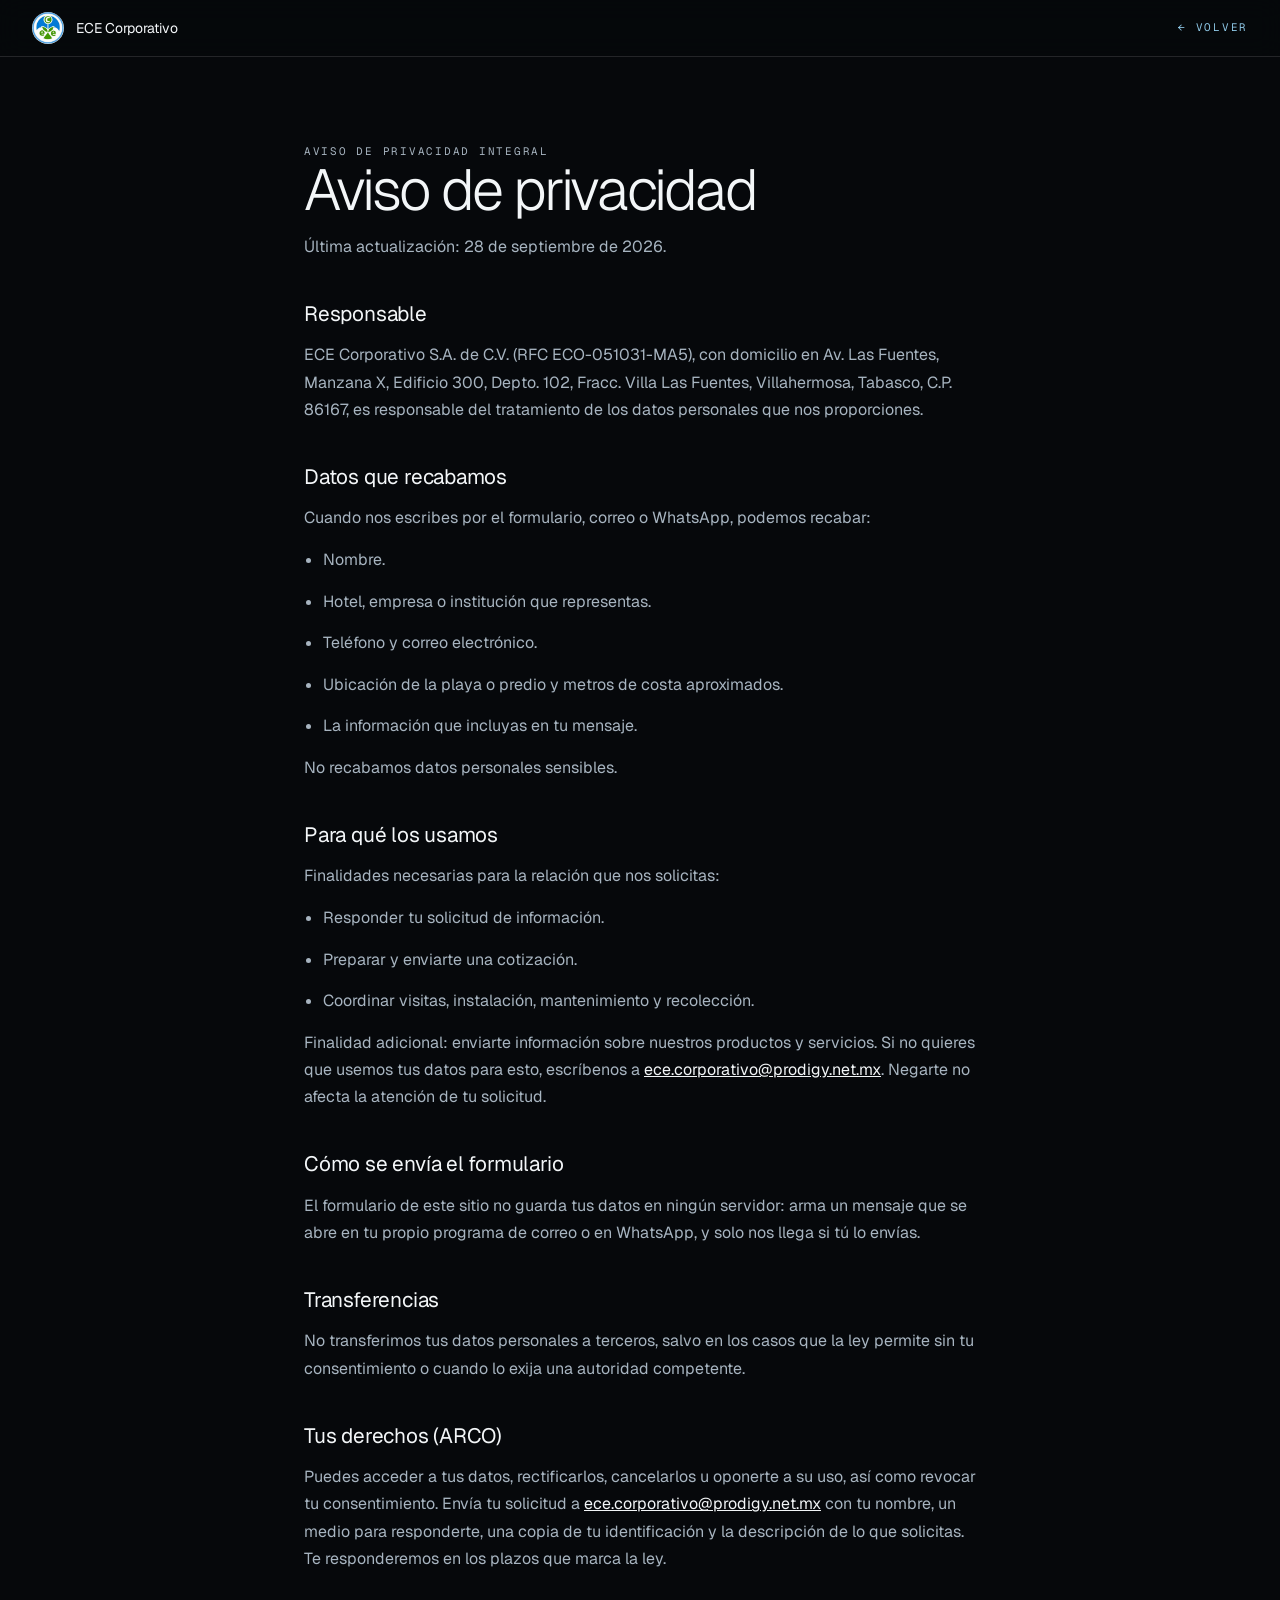
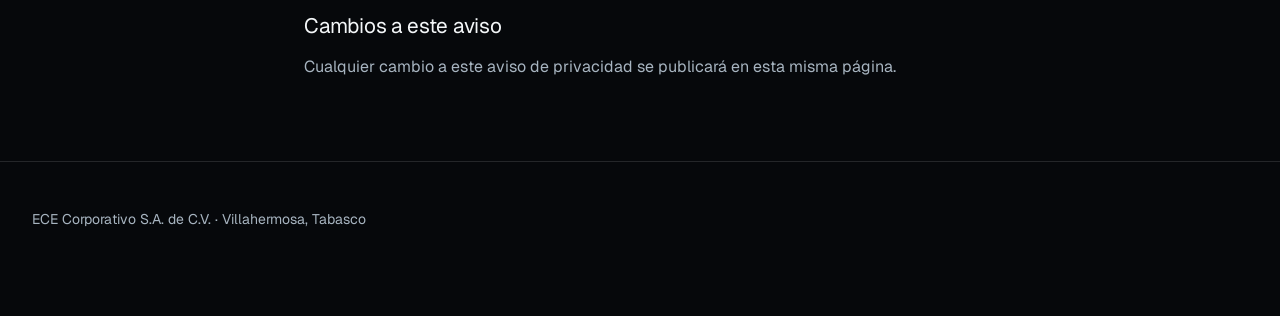
==== aviso-privacidad.html @ c590f07c "first iteration" ====
<!doctype html>
<html lang="es">
<head>
  <meta charset="utf-8" />
  <meta name="viewport" content="width=device-width, initial-scale=1" />
  <title>Aviso de privacidad · ECE Corporativo</title>
  <meta name="robots" content="noindex" />
  <meta name="theme-color" content="#06080b" />
  <link rel="icon" type="image/png" href="favicon.png" />
  <link rel="preconnect" href="https://fonts.googleapis.com" />
  <link rel="preconnect" href="https://fonts.gstatic.com" crossorigin />
  <link rel="stylesheet" href="https://fonts.googleapis.com/css2?family=Geist+Mono:wght@400;500&family=Geist:wght@300;400;500&display=swap" />
  <link rel="stylesheet" href="styles.css" />
  <style>
    .legal { max-width: 46rem; padding-block: 8rem 5rem; }
    .legal h1 { font-size: clamp(2.2rem, 5vw, 3.6rem); line-height: 1; }
    .legal h2 { margin-top: 2.5rem; font-size: 1.3rem; font-weight: 400; letter-spacing: -0.01em; }
    .legal p, .legal li { margin-top: 0.9rem; line-height: 1.7; color: var(--muted); }
    .legal ul { list-style: disc; padding-left: 1.2rem; }
    .legal a { color: var(--foam); text-decoration: underline; }
  </style>
</head>
<body>
  <header class="header">
    <div class="wrap header-bar">
      <a href="index.html" class="brand">
        <img src="logo.png" alt="" width="32" height="32" />
        <span>ECE Corporativo</span>
      </a>
      <a href="index.html" class="mono sea">← Volver</a>
    </div>
  </header>

  <main class="wrap legal">
    <p class="mono sea">Aviso de privacidad integral</p>
    <h1>Aviso de privacidad</h1>
    <p>Última actualización: 28 de septiembre de 2026.</p>

    <h2>Responsable</h2>
    <p>
      ECE Corporativo S.A. de C.V. (RFC ECO-051031-MA5), con domicilio en Av. Las Fuentes,
      Manzana X, Edificio 300, Depto. 102, Fracc. Villa Las Fuentes, Villahermosa, Tabasco,
      C.P. 86167, es responsable del tratamiento de los datos personales que nos proporciones.
    </p>

    <h2>Datos que recabamos</h2>
    <p>Cuando nos escribes por el formulario, correo o WhatsApp, podemos recabar:</p>
    <ul>
      <li>Nombre.</li>
      <li>Hotel, empresa o institución que representas.</li>
      <li>Teléfono y correo electrónico.</li>
      <li>Ubicación de la playa o predio y metros de costa aproximados.</li>
      <li>La información que incluyas en tu mensaje.</li>
    </ul>
    <p>No recabamos datos personales sensibles.</p>

    <h2>Para qué los usamos</h2>
    <p>Finalidades necesarias para la relación que nos solicitas:</p>
    <ul>
      <li>Responder tu solicitud de información.</li>
      <li>Preparar y enviarte una cotización.</li>
      <li>Coordinar visitas, instalación, mantenimiento y recolección.</li>
    </ul>
    <p>
      Finalidad adicional: enviarte información sobre nuestros productos y servicios. Si no
      quieres que usemos tus datos para esto, escríbenos a
      <a href="mailto:ece.corporativo@prodigy.net.mx">ece.corporativo@prodigy.net.mx</a>.
      Negarte no afecta la atención de tu solicitud.
    </p>

    <h2>Cómo se envía el formulario</h2>
    <p>
      El formulario de este sitio no guarda tus datos en ningún servidor: arma un mensaje que
      se abre en tu propio programa de correo o en WhatsApp, y solo nos llega si tú lo envías.
    </p>

    <h2>Transferencias</h2>
    <p>
      No transferimos tus datos personales a terceros, salvo en los casos que la ley permite
      sin tu consentimiento o cuando lo exija una autoridad competente.
    </p>

    <h2>Tus derechos (ARCO)</h2>
    <p>
      Puedes acceder a tus datos, rectificarlos, cancelarlos u oponerte a su uso, así como
      revocar tu consentimiento. Envía tu solicitud a
      <a href="mailto:ece.corporativo@prodigy.net.mx">ece.corporativo@prodigy.net.mx</a> con tu
      nombre, un medio para responderte, una copia de tu identificación y la descripción de lo
      que solicitas. Te responderemos en los plazos que marca la ley.
    </p>

    <h2>Cambios a este aviso</h2>
    <p>
      Cualquier cambio a este aviso de privacidad se publicará en esta misma página.
    </p>
  </main>

  <footer class="footer">
    <div class="wrap">
      <p>ECE Corporativo S.A. de C.V. · Villahermosa, Tabasco</p>
    </div>
  </footer>
</body>
</html>
---- styles.css ----
:root {
  --ink: #06080b;
  --panel: #0c1016;
  --foam: #f3f6f8;
  --muted: #a7b4c0;
  --sea: #8ec8e6;
  --line: #ffffff1f;
  --orange: #e07a2f;
  --alt: #0d1319;
  --sans: "Geist", "Helvetica Neue", sans-serif;
  --mono: "Geist Mono", ui-monospace, monospace;
}

*,
*::before,
*::after {
  box-sizing: border-box;
  margin: 0;
  padding: 0;
}

html {
  scroll-behavior: smooth;
  background: var(--ink);
}

body {
  min-height: 100vh;
  background: var(--ink);
  color: var(--foam);
  font-family: var(--sans);
  -webkit-font-smoothing: antialiased;
  text-wrap: pretty;
}

img,
video,
svg {
  display: block;
  max-width: 100%;
}

a {
  color: inherit;
  text-decoration: none;
}

ul,
ol {
  list-style: none;
}

button {
  background: none;
  border: 0;
  color: inherit;
  cursor: pointer;
}

h1,
h2 {
  text-wrap: balance;
  font-weight: 300;
  letter-spacing: -0.04em;
}

h3 {
  font-weight: 400;
}

::selection {
  background: var(--orange);
  color: var(--ink);
}

/* Utilidades */

.wrap {
  width: 100%;
  max-width: 1400px;
  margin-inline: auto;
  padding-inline: 1.25rem;
}

.mono {
  font-family: var(--mono);
  font-size: 0.68rem;
  line-height: 1.4;
  letter-spacing: 0.16em;
  text-transform: uppercase;
}

.sea {
  color: var(--sea);
}

.muted {
  color: var(--muted);
}

.poster {
  font-size: clamp(3.4rem, 8.4vw, 8.4rem);
  line-height: 0.88;
  letter-spacing: -0.045em;
  font-weight: 300;
  max-width: 64rem;
}

/* Header */

.header {
  position: fixed;
  inset: 0 0 auto;
  z-index: 40;
  border-bottom: 1px solid var(--line);
  background: rgb(6 8 11 / 0.75);
  backdrop-filter: blur(12px);
  -webkit-backdrop-filter: blur(12px);
}

.header-bar {
  display: flex;
  height: 3.5rem;
  align-items: center;
  justify-content: space-between;
  gap: 1rem;
}

.brand {
  display: flex;
  align-items: center;
  gap: 0.75rem;
  font-size: 0.875rem;
  letter-spacing: -0.01em;
}

.brand img {
  width: 2rem;
  height: 2rem;
  border-radius: 50%;
}

.nav,
.write {
  display: none;
}

.nav {
  align-items: center;
  gap: 1.75rem;
}

.nav-link {
  position: relative;
  color: var(--muted);
  transition: color 180ms ease;
}

.nav-link:hover,
.nav-link.active {
  color: var(--foam);
}

.nav-link::after {
  content: "";
  position: absolute;
  left: 0;
  bottom: -3px;
  width: 100%;
  height: 1px;
  background: currentColor;
  transform: scaleX(0);
  transform-origin: left;
  transition: transform 180ms ease;
}

.nav-link:hover::after,
.nav-link.active::after {
  transform: scaleX(1);
}

.write {
  color: var(--sea);
}

.menu-btn {
  min-height: 2.75rem;
  padding-inline: 0.5rem;
}

.mobile-nav {
  display: flex;
  flex-direction: column;
  gap: 1rem;
  border-top: 1px solid var(--line);
  padding: 1.25rem;
}

.mobile-nav[hidden] {
  display: none;
}

.mobile-nav a {
  font-size: 1.5rem;
  font-weight: 300;
}

/* Hero */

.hero {
  position: relative;
  display: flex;
  min-height: 100svh;
  flex-direction: column;
  justify-content: flex-end;
}

.hero-media {
  position: absolute;
  inset: 0;
  overflow: hidden;
}

.hero-media img {
  position: absolute;
  inset: 0;
  width: 100%;
  height: 100%;
  object-fit: cover;
}

.hero-shade {
  position: absolute;
  inset: 0;
  background: linear-gradient(to top, var(--ink), rgb(6 8 11 / 0.75), rgb(6 8 11 / 0.25));
}

.hero-copy {
  position: relative;
  z-index: 1;
  padding-top: 7rem;
  padding-bottom: 4rem;
}

.hero-copy .mono {
  margin-bottom: 1.5rem;
}

.lead {
  margin-top: 1.5rem;
  max-width: 28rem;
  line-height: 1.65;
  color: rgb(243 246 248 / 0.8);
}

/* ECE en números */

.stats {
  display: grid;
  border-bottom: 1px solid var(--line);
}

.stat {
  border-top: 1px solid var(--line);
  padding: 1.75rem 0;
}

.stats .stat:first-child {
  border-top: 0;
}

.stat-k {
  font-size: clamp(2.6rem, 5vw, 4.2rem);
  font-weight: 300;
  line-height: 1;
  letter-spacing: -0.04em;
}

.stat .mono {
  margin-top: 0.9rem;
}

.stat-d {
  margin-top: 0.4rem;
  font-size: 0.9rem;
  color: var(--muted);
}

.clients {
  padding-block: 2.25rem;
  border-bottom: 1px solid var(--line);
}

.logo-wall {
  display: flex;
  flex-wrap: wrap;
  align-items: center;
  justify-content: space-between;
  gap: 2rem 2.5rem;
  margin-top: 1.75rem;
}

/* Mismo "peso visual" para todos: los anchos crecen con la proporción,
   los altos se limitan para que los logos cuadrados no dominen. */
.logo-wall img {
  width: auto;
  height: 3rem;
  height: clamp(2.2rem, calc(4.6rem / sqrt(var(--ar))), 4.2rem);
  max-width: 9.5rem;
  object-fit: contain;
  opacity: 0.72;
  transition: opacity 180ms ease;
}

.logo-wall li:hover img {
  opacity: 1;
}

@media (max-width: 767px) {
  .logo-wall {
    display: grid;
    grid-template-columns: repeat(3, 1fr);
    justify-items: center;
    gap: 1.75rem 1rem;
  }

  .logo-wall img {
    height: 2.4rem;
    height: clamp(1.8rem, calc(3.6rem / sqrt(var(--ar))), 3.4rem);
    max-width: 100%;
  }
}

/* Sargazo */

.video-frame {
  margin-top: 3rem;
  border: 1px solid var(--line);
  padding: 1px;
}

.video-frame video {
  width: 100%;
  aspect-ratio: 16 / 9;
  background: #000;
}

.legend-note {
  margin-top: 0.75rem;
  font-size: 0.8rem;
  color: var(--muted);
}

.figures {
  margin-top: 3rem;
  border-top: 1px solid var(--line);
}

.figures-grid {
  display: grid;
}

.figure {
  border-bottom: 1px solid var(--line);
  padding: 1.5rem 0;
}

.figure .mono {
  margin-top: 0.5rem;
}

.figure-k {
  font-family: var(--mono);
  font-size: 2rem;
  font-weight: 300;
  letter-spacing: -0.02em;
}

.figure-d {
  margin-top: 0.5rem;
  max-width: 20rem;
  font-size: 0.875rem;
  line-height: 1.65;
  color: var(--muted);
}

/* Sistema */

.section {
  scroll-margin-top: 4rem;
  padding-block: 5rem;
}

.sistema-head {
  display: grid;
  align-items: end;
  gap: 2rem;
}

.sistema-head h2 {
  font-size: clamp(2.4rem, 5vw, 4.6rem);
  line-height: 1;
}

.sistema-head p {
  max-width: 24rem;
  font-size: 0.875rem;
  line-height: 1.65;
  color: var(--muted);
}

.ticks {
  background:
    linear-gradient(var(--foam), var(--foam)) 0 0 / 12px 1px no-repeat,
    linear-gradient(var(--foam), var(--foam)) 0 0 / 1px 12px no-repeat,
    linear-gradient(var(--foam), var(--foam)) 100% 0 / 12px 1px no-repeat,
    linear-gradient(var(--foam), var(--foam)) 100% 0 / 1px 12px no-repeat,
    linear-gradient(var(--foam), var(--foam)) 0 100% / 12px 1px no-repeat,
    linear-gradient(var(--foam), var(--foam)) 0 100% / 1px 12px no-repeat,
    linear-gradient(var(--foam), var(--foam)) 100% 100% / 12px 1px no-repeat,
    linear-gradient(var(--foam), var(--foam)) 100% 100% / 1px 12px no-repeat,
    var(--panel);
}

.how {
  margin-top: 3.5rem;
}

.how-bar {
  display: flex;
  flex-wrap: wrap;
  align-items: center;
  justify-content: space-between;
  gap: 1rem;
  margin-bottom: 1rem;
}

.seg {
  display: inline-flex;
  border: 1px solid var(--line);
}

.seg button {
  min-height: 2.75rem;
  padding: 0 1rem;
  color: var(--muted);
  transition: background 180ms ease, color 180ms ease;
}

.seg button + button {
  border-left: 1px solid var(--line);
}

.seg button:hover {
  color: var(--foam);
}

.seg button[aria-pressed="true"] {
  background: var(--foam);
  color: var(--ink);
}

.how-grid {
  display: grid;
  gap: 1.5rem;
}

.diagram {
  overflow-x: auto;
  border: 1px solid var(--line);
}

.diagram svg {
  min-width: 760px;
  width: 100%;
  height: auto;
}

.mono-svg {
  font-family: var(--mono);
}

.steps {
  display: grid;
  border-top: 1px solid var(--line);
}

.steps li {
  display: grid;
  grid-template-columns: 2.5rem 1fr;
  border-bottom: 1px solid var(--line);
  padding-block: 1.1rem;
}

.steps .mono {
  padding-top: 0.45rem;
}

.steps h3 {
  font-size: 1.25rem;
}

/* Pestañas de vistas */

.view-tabs {
  display: flex;
  gap: 0;
  margin-top: 3.5rem;
  overflow-x: auto;
  border-bottom: 1px solid var(--line);
}

.view-tabs button {
  flex: none;
  min-height: 3rem;
  padding: 0 1.25rem 0 0;
  margin-right: 1.5rem;
  color: var(--muted);
  font-size: 1.05rem;
  font-weight: 300;
  white-space: nowrap;
  box-shadow: inset 0 -2px 0 transparent;
  transition: color 180ms ease, box-shadow 180ms ease;
}

.view-tabs button .mono {
  margin-right: 0.5rem;
  color: var(--sea);
}

.view-tabs button:hover {
  color: var(--foam);
}

.view-tabs button[aria-selected="true"] {
  color: var(--foam);
  box-shadow: inset 0 -2px 0 var(--foam);
}

.view-tabs + .how,
.view-tabs ~ .how {
  margin-top: 1.5rem;
}

.how > .how-grid:first-child {
  margin-top: 0;
}

/* Secciones con fondo alterno (a todo lo ancho) */

.alt {
  background: var(--alt);
  box-shadow: 0 0 0 100vmax var(--alt);
  clip-path: inset(0 -100vmax);
}

.alt .ticks {
  background-color: var(--ink);
}

.alt .panel .parts button[aria-selected="true"] {
  background: var(--ink);
}

/* Contenido plegable (fichas técnicas) */

.more {
  margin-top: 3rem;
  border-top: 1px solid var(--line);
  border-bottom: 1px solid var(--line);
}

.more > summary {
  display: flex;
  justify-content: space-between;
  gap: 1rem;
  padding: 1.1rem 0;
  font-family: var(--mono);
  font-size: 0.72rem;
  letter-spacing: 0.16em;
  text-transform: uppercase;
  color: var(--sea);
  cursor: pointer;
  list-style: none;
}

.more > summary::-webkit-details-marker {
  display: none;
}

.more > summary::after {
  content: "+";
}

.more[open] > summary::after {
  content: "−";
}

.more .specs {
  margin-top: 0;
}

.more .source-note {
  margin-bottom: 1.25rem;
}

.collect-copy .more {
  margin-top: 1.75rem;
}

.source-note a {
  text-decoration: underline;
  text-underline-offset: 0.15em;
}

.source-note a:hover {
  color: var(--foam);
}

/* Estados de los diagramas */
[data-mode="mesh"] .only-solid,
[data-mode="solid"] .only-mesh,
[data-mode="deflect"] .only-pocket,
[data-mode="pocket"] .only-deflect {
  display: none;
}

.flow path,
path.flow {
  stroke-dasharray: 10 8;
  animation: flow 1.4s linear infinite;
}

.boom {
  fill: none;
  stroke: #c5ced4;
  stroke-width: 9;
  stroke-linecap: round;
  stroke-dasharray: 0 22;
}

@keyframes flow {
  to {
    stroke-dashoffset: -18;
  }
}

/* Piezas seleccionables */
.part {
  cursor: pointer;
}

.part:focus {
  outline: none;
}

.hot {
  fill: var(--ink);
  stroke: var(--sea);
  stroke-width: 1.2;
  transition: fill 180ms ease;
}

.hot-n {
  font-family: var(--mono);
  font-size: 12px;
  text-anchor: middle;
  fill: var(--sea);
  pointer-events: none;
}

.part:hover .hot,
.part.on .hot {
  fill: var(--sea);
}

.part:hover .hot-n,
.part.on .hot-n {
  fill: var(--ink);
}

.panel {
  display: flex;
  flex-direction: column;
  gap: 1.25rem;
}

.panel h3 {
  font-size: 1.5rem;
  font-weight: 300;
  letter-spacing: -0.02em;
}

.panel p {
  line-height: 1.65;
  color: var(--muted);
}

.panel h3 + p,
.detail .mono + p {
  margin-top: 0.75rem;
}

.detail .mono {
  margin-top: 0.5rem;
}

.panel .mode-note {
  line-height: 1.6;
  color: var(--sea);
}

.panel .mode-note.warn {
  color: var(--orange);
}

.parts {
  display: grid;
  grid-template-columns: repeat(2, 1fr);
  border-top: 1px solid var(--line);
  border-left: 1px solid var(--line);
}

.parts button {
  min-height: 2.75rem;
  padding: 0.75rem;
  border-right: 1px solid var(--line);
  border-bottom: 1px solid var(--line);
  text-align: left;
  font-size: 0.9rem;
  color: var(--muted);
  transition: background 180ms ease, color 180ms ease;
}

.parts button .mono {
  margin-right: 0.4rem;
  color: var(--sea);
}

.parts button:hover {
  color: var(--foam);
}

.parts button[aria-selected="true"] {
  background: var(--panel);
  color: var(--foam);
  box-shadow: inset 0 -2px 0 var(--sea);
}

.specs {
  display: grid;
  grid-template-columns: repeat(2, 1fr);
  margin-top: 4rem;
  border-top: 1px solid var(--line);
}

.specs div {
  border-bottom: 1px solid var(--line);
  padding: 1.1rem 0;
}

.specs dd {
  margin-top: 0.4rem;
  font-family: var(--mono);
  font-size: 1.1rem;
  font-weight: 300;
}

.source-note {
  margin-top: 1rem;
  font-size: 11px;
  line-height: 1.65;
  color: rgb(243 246 248 / 0.45);
}

/* Costa */

.costa {
  scroll-margin-top: 4rem;
}

.costa-head {
  display: flex;
  align-items: baseline;
  justify-content: space-between;
  padding-bottom: 1.25rem;
}

.frames {
  display: grid;
}

.frames figure {
  position: relative;
  min-height: 18rem;
  overflow: hidden;
}

.frames img {
  width: 100%;
  height: 100%;
  min-height: 18rem;
  object-fit: cover;
}

.frames figcaption {
  position: absolute;
  bottom: 0;
  left: 0;
  background: rgb(6 8 11 / 0.7);
  padding: 0.75rem 1rem;
}

/* Pendientes: todo lo marcado así hay que llenarlo antes de publicar */

.todo,
.todo-box {
  outline: 1px dashed var(--orange);
  outline-offset: 4px;
  color: var(--orange) !important;
}

/* Servicios */

.services {
  display: grid;
  margin-top: 3.5rem;
  border-top: 1px solid var(--line);
}

.services li {
  border-bottom: 1px solid var(--line);
  padding: 1.5rem 0;
}

.services h3 {
  margin-top: 0.75rem;
  font-size: 1.5rem;
  font-weight: 300;
  letter-spacing: -0.02em;
}

.services p {
  margin-top: 0.6rem;
  max-width: 22rem;
  line-height: 1.65;
  color: var(--muted);
}

.collect {
  display: grid;
  gap: 2rem;
  margin-top: 4.5rem;
}

.collect-media {
  display: grid;
  gap: 1px;
  background: var(--line);
  align-content: start;
}

.collect-media figure {
  position: relative;
  overflow: hidden;
}

.collect-photo img {
  width: 100%;
  aspect-ratio: 640 / 448;
  object-fit: cover;
}

.collect-product {
  background: #eef1f3;
}

.collect-product img {
  width: 100%;
  max-width: 26rem;
  margin-inline: auto;
  aspect-ratio: 640 / 440;
  object-fit: contain;
  mix-blend-mode: multiply;
}

.collect-media figcaption {
  position: absolute;
  bottom: 0;
  left: 0;
  background: rgb(6 8 11 / 0.7);
  padding: 0.6rem 0.9rem;
  color: var(--foam);
}

.collect-copy h3 {
  margin-top: 1rem;
  font-size: clamp(1.8rem, 3vw, 2.6rem);
  font-weight: 300;
  line-height: 1.05;
  letter-spacing: -0.03em;
}

.flow-steps {
  margin-top: 1.75rem;
  border-top: 1px solid var(--line);
}

.flow-steps li {
  display: grid;
  grid-template-columns: 2.5rem 1fr;
  border-bottom: 1px solid var(--line);
  padding-block: 0.9rem;
}

.flow-steps p {
  line-height: 1.6;
  color: var(--muted);
}

.flow-steps .mono {
  padding-top: 0.3rem;
}

.specs-sm {
  margin-top: 1.75rem;
  border-top: 0;
}

.specs-sm dd {
  font-size: 1rem;
}

/* Preguntas */

.faq {
  margin-top: 3rem;
  border-top: 1px solid var(--line);
}

.faq details {
  border-bottom: 1px solid var(--line);
}

.faq summary {
  display: flex;
  justify-content: space-between;
  gap: 1rem;
  padding: 1.35rem 0;
  font-size: 1.15rem;
  font-weight: 300;
  cursor: pointer;
  list-style: none;
}

.faq summary::-webkit-details-marker {
  display: none;
}

.faq summary::after {
  content: "+";
  font-family: var(--mono);
  color: var(--sea);
}

.faq details[open] summary::after {
  content: "−";
}

.faq details p {
  max-width: 44rem;
  padding-bottom: 1.5rem;
  line-height: 1.7;
  color: var(--muted);
}

.faq details p.todo {
  margin-bottom: 1.5rem;
  padding-bottom: 0;
}

/* Contacto */

.contacto {
  scroll-margin-top: 4rem;
  padding-block: 6rem;
  border-top: 1px solid var(--line);
}

.contact-grid {
  display: grid;
  gap: 3rem;
}

.contact-title {
  margin-top: 1.25rem;
  font-size: clamp(2.4rem, 5vw, 4.6rem);
  line-height: 1;
}

.contact-lead {
  margin-top: 1.25rem;
  max-width: 26rem;
  line-height: 1.65;
  color: var(--muted);
}

.contact-list {
  margin-top: 2.5rem;
  border-top: 1px solid var(--line);
}

.contact-list li {
  display: grid;
  grid-template-columns: 6.5rem 1fr;
  align-items: baseline;
  gap: 1rem;
  border-bottom: 1px solid var(--line);
  padding-block: 0.9rem;
  overflow-wrap: anywhere;
}

.contact-list a {
  text-decoration: underline;
  text-decoration-color: var(--line);
  text-underline-offset: 0.2em;
}

.contact-list a:hover {
  text-decoration-color: var(--foam);
}

.contact-form {
  display: grid;
  gap: 1.1rem 1.25rem;
  align-content: start;
}

.contact-form label {
  display: grid;
  gap: 0.45rem;
  font-family: var(--mono);
  font-size: 0.68rem;
  letter-spacing: 0.16em;
  text-transform: uppercase;
  color: var(--muted);
}

.contact-form input,
.contact-form textarea {
  width: 100%;
  min-height: 2.9rem;
  border: 1px solid var(--line);
  background: var(--panel);
  padding: 0.7rem 0.8rem;
  color: var(--foam);
  font: 400 1rem/1.4 var(--sans);
  letter-spacing: 0;
  text-transform: none;
  border-radius: 0;
  transition: border-color 180ms ease;
}

.contact-form textarea {
  resize: vertical;
}

.contact-form input::placeholder,
.contact-form textarea::placeholder {
  color: rgb(167 180 192 / 0.5);
}

.contact-form input:focus,
.contact-form textarea:focus {
  outline: none;
  border-color: var(--sea);
}

.contact-form .check {
  display: flex;
  align-items: center;
  gap: 0.6rem;
  font-family: var(--sans);
  font-size: 0.9rem;
  letter-spacing: 0;
  text-transform: none;
}

.contact-form .check input {
  width: 1.1rem;
  min-height: 1.1rem;
  accent-color: var(--sea);
}

.contact-form .check a {
  color: var(--foam);
  text-decoration: underline;
}

.form-error {
  color: var(--orange);
  font-size: 0.9rem;
}

.form-actions {
  display: flex;
  flex-wrap: wrap;
  gap: 0.75rem;
}

.btn {
  min-height: 3rem;
  padding: 0 1.4rem;
  background: var(--foam);
  color: var(--ink);
  font-family: var(--mono);
  font-size: 0.72rem;
  letter-spacing: 0.16em;
  text-transform: uppercase;
  transition: background 180ms ease;
}

.btn:hover {
  background: var(--sea);
}

.btn-ghost {
  background: transparent;
  color: var(--foam);
  border: 1px solid var(--line);
}

.btn-ghost:hover {
  background: transparent;
  border-color: var(--foam);
}

/* Pie de página */

.footer {
  border-top: 1px solid var(--line);
  padding-block: 3rem 5.5rem;
  font-size: 0.875rem;
  color: var(--muted);
}

.footer-grid {
  display: grid;
  gap: 2rem;
}

.footer-brand {
  display: flex;
  align-items: center;
  gap: 1rem;
  color: var(--foam);
}

.footer-brand img {
  width: 2.5rem;
  height: 2.5rem;
  border-radius: 50%;
}

.footer-brand .mono {
  margin-top: 0.3rem;
}

.footer address {
  font-style: normal;
  line-height: 1.7;
}

.footer-links {
  display: grid;
  gap: 0.5rem;
  align-content: start;
}

.footer-links a:hover {
  color: var(--foam);
}

/* WhatsApp flotante */

.wa-float {
  position: fixed;
  right: 1rem;
  bottom: 1rem;
  z-index: 30;
  display: flex;
  align-items: center;
  gap: 0.5rem;
  min-height: 3rem;
  padding: 0 1.1rem;
  border-radius: 999px;
  background: #25d366;
  color: #06080b;
  font-family: var(--mono);
  font-size: 0.72rem;
  letter-spacing: 0.12em;
  text-transform: uppercase;
  box-shadow: 0 8px 24px rgb(0 0 0 / 0.35);
}

.wa-float[hidden] {
  display: none;
}

/* Escritorio */

@media (min-width: 768px) {
  .wrap {
    padding-inline: 2rem;
  }

  .nav {
    display: flex;
  }

  .write {
    display: inline;
  }

  .menu-btn,
  .mobile-nav {
    display: none !important;
  }

  .hero-shade {
    background: linear-gradient(to right, var(--ink), rgb(6 8 11 / 0.8), rgb(6 8 11 / 0.2));
  }

  .hero-copy {
    padding-bottom: 6rem;
  }

  .figures-grid {
    grid-template-columns: repeat(3, 1fr);
  }

  .figure {
    border-right: 1px solid var(--line);
    padding-inline: 2rem;
  }

  .figure:first-child {
    padding-left: 0;
  }

  .figure:last-child {
    border-right: 0;
  }

  .section {
    padding-block: 7rem;
  }

  .sistema-head {
    grid-template-columns: repeat(12, 1fr);
  }

  .sistema-head h2 {
    grid-column: span 7;
  }

  .sistema-head p {
    grid-column: 9 / span 4;
  }

  .how-grid {
    grid-template-columns: minmax(0, 8fr) minmax(0, 4fr);
    align-items: start;
  }

  .specs {
    grid-template-columns: repeat(4, 1fr);
  }

  .specs-sm {
    grid-template-columns: repeat(2, 1fr);
  }

  .stats {
    grid-template-columns: repeat(3, 1fr);
  }

  .stat {
    border-top: 0;
    border-right: 1px solid var(--line);
    padding: 2.5rem 2rem;
  }

  .stat:first-child {
    padding-left: 0;
  }

  .stat:last-child {
    border-right: 0;
  }

  .frames {
    grid-template-columns: repeat(12, 1fr);
  }

  .frames figure {
    grid-column: span 5;
  }

  .frames figure.wide {
    grid-column: span 7;
  }

  .frames img {
    min-height: 32rem;
  }

  .contacto {
    padding-block: 8rem;
  }

  .services {
    grid-template-columns: repeat(4, 1fr);
  }

  .services li {
    border-right: 1px solid var(--line);
    padding: 1.5rem 1.5rem 2rem;
  }

  .services li:first-child {
    padding-left: 0;
  }

  .services li:last-child {
    border-right: 0;
  }

  .collect {
    grid-template-columns: minmax(0, 7fr) minmax(0, 5fr);
    align-items: stretch;
  }

  .contact-grid {
    grid-template-columns: minmax(0, 5fr) minmax(0, 7fr);
    gap: 4rem;
  }

  .contact-form {
    grid-template-columns: 1fr 1fr;
  }

  .contact-form .full {
    grid-column: 1 / -1;
  }

  .footer-grid {
    grid-template-columns: 1.2fr 1.4fr 1fr;
  }
}

@media (prefers-reduced-motion: reduce) {
  html {
    scroll-behavior: auto;
  }

  .flow path,
  path.flow {
    animation: none;
  }
}
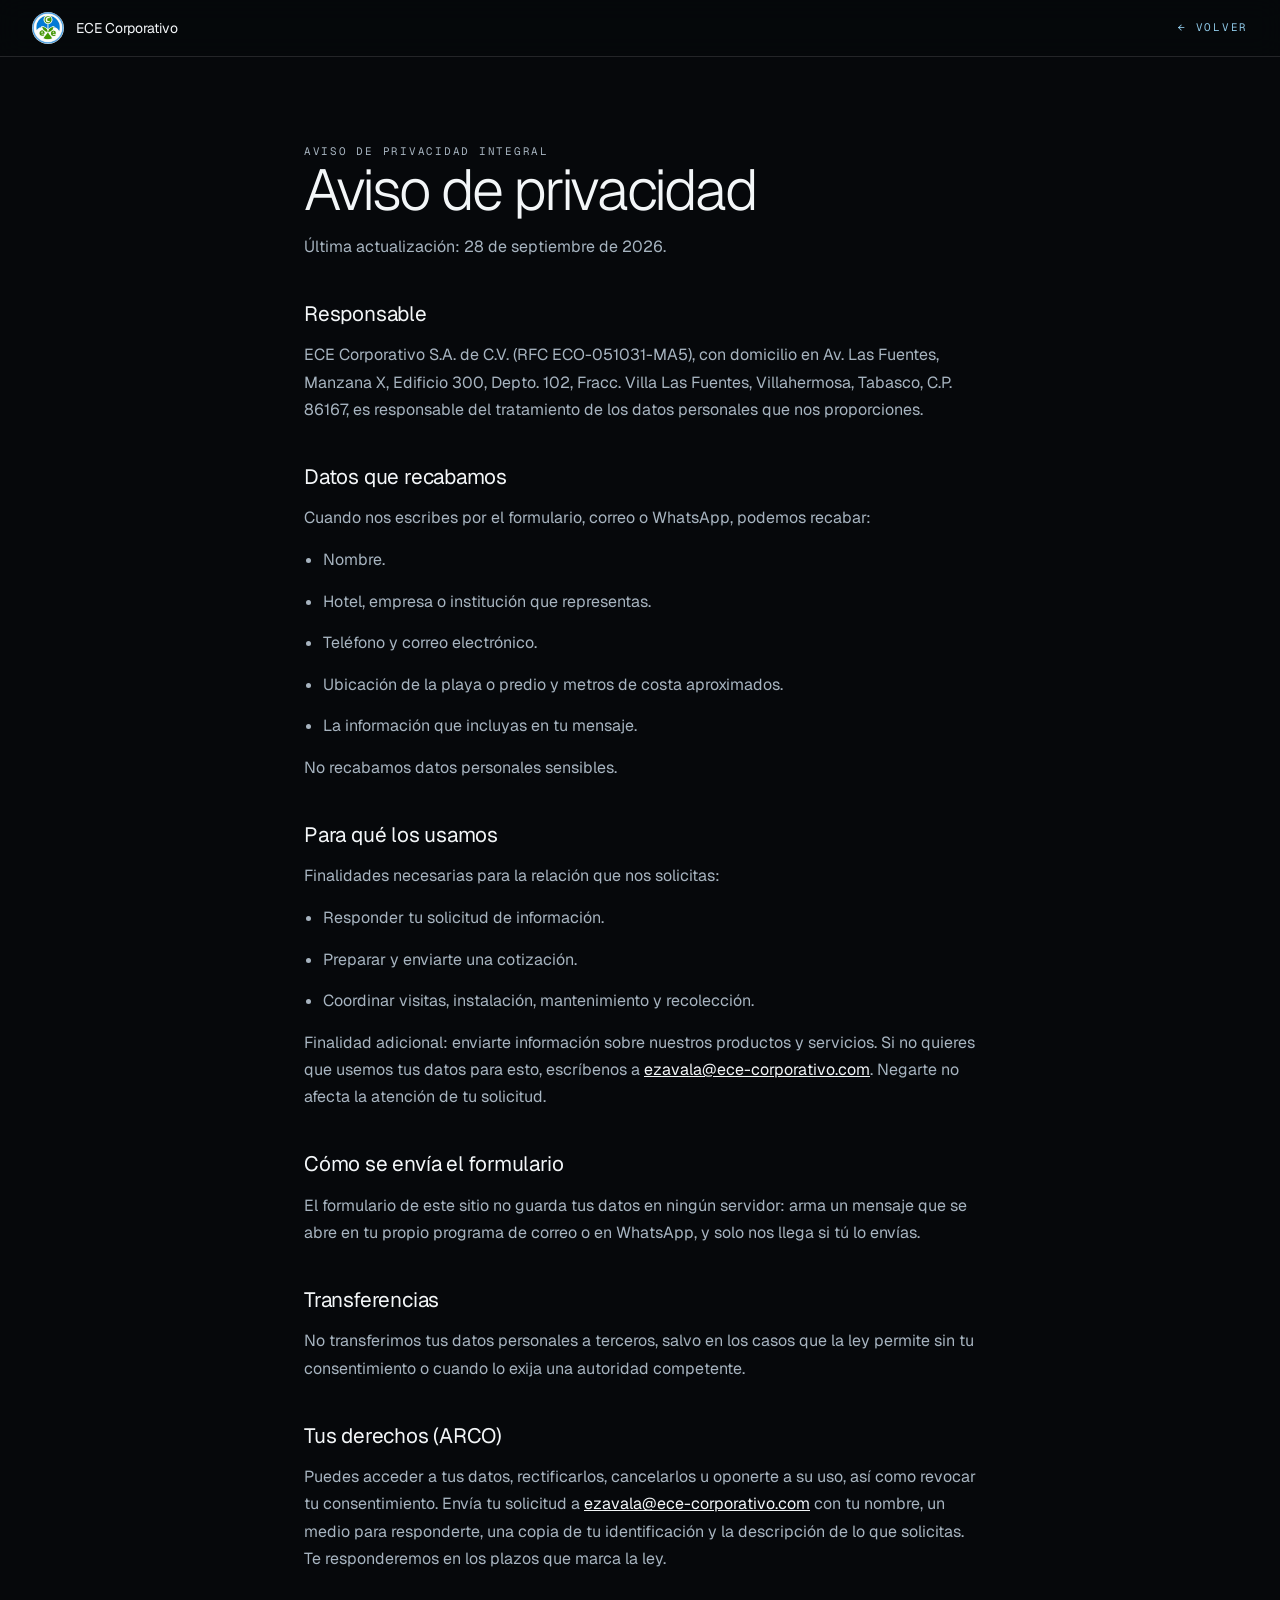
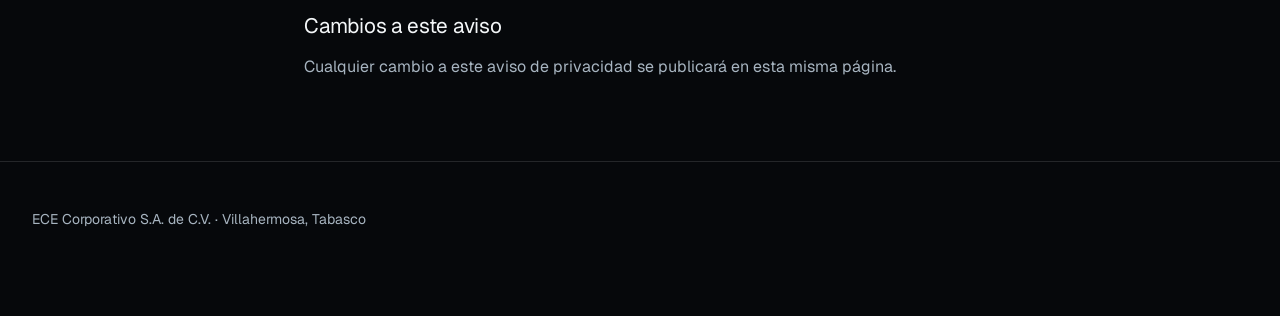
==== commit 83caf78a: "Actualizar web, correo y WhatsApp Co-Authored-By: Claude Sonnet 5.5 <noreply@anthropic.com>" ====
--- a/aviso-privacidad.html
+++ b/aviso-privacidad.html
@@ -64,7 +64,7 @@
     <p>
       Finalidad adicional: enviarte información sobre nuestros productos y servicios. Si no
       quieres que usemos tus datos para esto, escríbenos a
-      <a href="mailto:ece.corporativo@prodigy.net.mx">ece.corporativo@prodigy.net.mx</a>.
+      <a href="mailto:ezavala@ece-corporativo.com">ezavala@ece-corporativo.com</a>.
       Negarte no afecta la atención de tu solicitud.
     </p>
 
@@ -84,7 +84,7 @@
     <p>
       Puedes acceder a tus datos, rectificarlos, cancelarlos u oponerte a su uso, así como
       revocar tu consentimiento. Envía tu solicitud a
-      <a href="mailto:ece.corporativo@prodigy.net.mx">ece.corporativo@prodigy.net.mx</a> con tu
+      <a href="mailto:ezavala@ece-corporativo.com">ezavala@ece-corporativo.com</a> con tu
       nombre, un medio para responderte, una copia de tu identificación y la descripción de lo
       que solicitas. Te responderemos en los plazos que marca la ley.
     </p>
--- a/styles.css
+++ b/styles.css
@@ -140,8 +140,7 @@
   border-radius: 50%;
 }
 
-.nav,
-.write {
+.nav {
   display: none;
 }
 
@@ -179,10 +178,6 @@
   transform: scaleX(1);
 }
 
-.write {
-  color: var(--sea);
-}
-
 .menu-btn {
   min-height: 2.75rem;
   padding-inline: 0.5rem;
@@ -253,6 +248,78 @@
   color: rgb(243 246 248 / 0.8);
 }
 
+/* Carrusel infinito de mapas por año */
+
+.years {
+  width: 100vw;
+  margin: 3rem calc(50% - 50vw) 0;
+  overflow: hidden;
+  -webkit-mask-image: linear-gradient(to right, transparent, #000 5%, #000 95%, transparent);
+  mask-image: linear-gradient(to right, transparent, #000 5%, #000 95%, transparent);
+}
+
+.years-track,
+.years-dup {
+  display: flex;
+  gap: 1rem;
+}
+
+/* El padding iguala el hueco final, así -50% cae justo al inicio de la copia */
+.years-track {
+  width: max-content;
+  padding-right: 1rem;
+  animation: years 70s linear infinite;
+}
+
+.years:hover .years-track {
+  animation-play-state: paused;
+}
+
+.year-card {
+  flex: none;
+  width: clamp(15rem, 28vw, 25rem);
+}
+
+.year-card img {
+  width: 100%;
+  height: auto;
+  aspect-ratio: 16 / 9;
+  object-fit: cover;
+  border: 1px solid var(--line);
+  background: #000;
+}
+
+.year-card figcaption {
+  margin-top: 0.6rem;
+  color: var(--sea);
+}
+
+.legend-note {
+  margin-top: 1.25rem;
+  font-size: 0.8rem;
+  color: var(--muted);
+}
+
+@keyframes years {
+  to {
+    transform: translateX(-50%);
+  }
+}
+
+@media (prefers-reduced-motion: reduce) {
+  .years {
+    overflow-x: auto;
+  }
+
+  .years-track {
+    animation: none;
+  }
+
+  .years-dup {
+    display: none;
+  }
+}
+
 /* ECE en números */
 
 .stats {
@@ -291,17 +358,24 @@
   border-bottom: 1px solid var(--line);
 }
 
+/* 5 arriba y 4 abajo, centrados: rejilla de 10 columnas, cada logo ocupa 2 */
 .logo-wall {
-  display: flex;
-  flex-wrap: wrap;
+  display: grid;
+  grid-template-columns: repeat(10, 1fr);
   align-items: center;
-  justify-content: space-between;
-  gap: 2rem 2.5rem;
-  margin-top: 1.75rem;
-}
-
-/* Mismo "peso visual" para todos: los anchos crecen con la proporción,
-   los altos se limitan para que los logos cuadrados no dominen. */
+  justify-items: center;
+  gap: 2.25rem 1rem;
+  margin-top: 2rem;
+}
+
+.logo-wall li {
+  grid-column: span 2;
+}
+
+.logo-wall li:nth-child(6) {
+  grid-column: 2 / span 2;
+}
+
 .logo-wall img {
   width: auto;
   height: 3rem;
@@ -318,11 +392,25 @@
 
 @media (max-width: 767px) {
   .logo-wall {
-    display: grid;
     grid-template-columns: repeat(3, 1fr);
-    justify-items: center;
     gap: 1.75rem 1rem;
   }
+
+  .logo-wall li,
+  .logo-wall li:nth-child(6) {
+    grid-column: auto;
+  }
+
+  /* En celular (3 x 3): Hard Rock arriba al centro y Mayakoba en el centro */
+  .logo-wall li:nth-child(1) { order: 1; }
+  .logo-wall li:nth-child(7) { order: 2; }
+  .logo-wall li:nth-child(2) { order: 3; }
+  .logo-wall li:nth-child(4) { order: 4; }
+  .logo-wall li:nth-child(3) { order: 5; }
+  .logo-wall li:nth-child(5) { order: 6; }
+  .logo-wall li:nth-child(6) { order: 7; }
+  .logo-wall li:nth-child(8) { order: 8; }
+  .logo-wall li:nth-child(9) { order: 9; }
 
   .logo-wall img {
     height: 2.4rem;
@@ -332,24 +420,6 @@
 }
 
 /* Sargazo */
-
-.video-frame {
-  margin-top: 3rem;
-  border: 1px solid var(--line);
-  padding: 1px;
-}
-
-.video-frame video {
-  width: 100%;
-  aspect-ratio: 16 / 9;
-  background: #000;
-}
-
-.legend-note {
-  margin-top: 0.75rem;
-  font-size: 0.8rem;
-  color: var(--muted);
-}
 
 .figures {
   margin-top: 3rem;
@@ -665,6 +735,7 @@
   font-family: var(--mono);
   font-size: 12px;
   text-anchor: middle;
+  dominant-baseline: central;
   fill: var(--sea);
   pointer-events: none;
 }
@@ -853,14 +924,13 @@
   margin-top: 4.5rem;
 }
 
-.collect-media {
-  display: grid;
-  gap: 1px;
-  background: var(--line);
-  align-content: start;
-}
-
-.collect-media figure {
+/* Collage: foto grande y el equipo en una tarjeta encimada en la esquina */
+.collage {
+  position: relative;
+  padding-bottom: 4rem;
+}
+
+.collage figure {
   position: relative;
   overflow: hidden;
 }
@@ -871,26 +941,36 @@
   object-fit: cover;
 }
 
-.collect-product {
-  background: #eef1f3;
-}
-
-.collect-product img {
-  width: 100%;
-  max-width: 26rem;
-  margin-inline: auto;
-  aspect-ratio: 640 / 440;
-  object-fit: contain;
-  mix-blend-mode: multiply;
-}
-
-.collect-media figcaption {
+.collect-photo figcaption {
   position: absolute;
-  bottom: 0;
+  top: 0;
   left: 0;
   background: rgb(6 8 11 / 0.7);
   padding: 0.6rem 0.9rem;
   color: var(--foam);
+}
+
+.collect-product {
+  position: absolute !important;
+  right: 1rem;
+  bottom: 0;
+  width: 46%;
+  background: #eef1f3;
+  box-shadow: 0 18px 40px rgb(0 0 0 / 0.45);
+}
+
+.collect-product img {
+  width: 100%;
+  aspect-ratio: 640 / 400;
+  object-fit: contain;
+  mix-blend-mode: multiply;
+  padding: 0.5rem 0.75rem 0;
+}
+
+.collect-product figcaption {
+  padding: 0.35rem 0.8rem 0.7rem;
+  color: #3a4450;
+  font-size: 0.62rem;
 }
 
 .collect-copy h3 {
@@ -1218,10 +1298,6 @@
     display: flex;
   }
 
-  .write {
-    display: inline;
-  }
-
   .menu-btn,
   .mobile-nav {
     display: none !important;
@@ -1264,7 +1340,8 @@
     grid-column: span 7;
   }
 
-  .sistema-head p {
+  .sistema-head > p,
+  .sistema-head > .head-side {
     grid-column: 9 / span 4;
   }
 
@@ -1338,7 +1415,13 @@
 
   .collect {
     grid-template-columns: minmax(0, 7fr) minmax(0, 5fr);
-    align-items: stretch;
+    gap: 4rem;
+    align-items: center;
+  }
+
+  .collect-product {
+    right: -2rem;
+    width: 42%;
   }
 
   .contact-grid {
@@ -1359,6 +1442,56 @@
   }
 }
 
+/* Celular: los diagramas caben en el ancho de la pantalla (sin scroll lateral).
+   Los textos del dibujo se ocultan (la explicación está en el panel de abajo),
+   salvo las referencias de orientación, y los números se agrandan para tocarlos. */
+@media (max-width: 767px) {
+  .view-tabs {
+    display: grid;
+    grid-template-columns: repeat(3, 1fr);
+    overflow: visible;
+  }
+
+  .view-tabs button {
+    margin: 0;
+    padding: 0 0.25rem;
+    font-size: 0.95rem;
+    text-align: center;
+    white-space: normal;
+    line-height: 1.2;
+  }
+
+  .view-tabs button .mono {
+    display: none;
+  }
+
+  .diagram {
+    overflow: hidden;
+  }
+
+  .diagram svg {
+    min-width: 0;
+  }
+
+  .diagram .mono-svg text:not(.keep) {
+    display: none;
+  }
+
+  .diagram text.keep {
+    font-size: 40px;
+    letter-spacing: 1px;
+  }
+
+  .diagram .hot {
+    r: 30px;
+    stroke-width: 3px;
+  }
+
+  .diagram .hot-n {
+    font-size: 32px;
+  }
+}
+
 @media (prefers-reduced-motion: reduce) {
   html {
     scroll-behavior: auto;
@@ -1369,3 +1502,72 @@
     animation: none;
   }
 }
+
+/* Líneas de servicio (inicio) */
+
+.lines {
+  display: grid;
+  margin-block: 1rem 3rem;
+  border-top: 1px solid var(--line);
+  border-left: 1px solid var(--line);
+}
+
+.line-card {
+  display: grid;
+  align-content: start;
+  gap: 0.75rem;
+  padding: 1.75rem 1.5rem;
+  border-right: 1px solid var(--line);
+  border-bottom: 1px solid var(--line);
+  color: var(--foam);
+  text-decoration: none;
+  transition: background 180ms ease;
+}
+
+.line-card:hover,
+.line-card:focus-visible {
+  background: var(--panel);
+}
+
+.line-card h3 {
+  font-size: 1.5rem;
+  font-weight: 300;
+  letter-spacing: -0.02em;
+}
+
+.line-card p {
+  line-height: 1.65;
+  color: var(--muted);
+}
+
+.line-go {
+  margin-top: 0.5rem;
+  font-size: 0.75rem;
+  color: var(--sea);
+}
+
+@media (min-width: 768px) {
+  .lines {
+    grid-template-columns: repeat(3, 1fr);
+  }
+}
+
+/* Selector de servicio en el formulario */
+
+.contact-form select {
+  width: 100%;
+  min-height: 2.9rem;
+  border: 1px solid var(--line);
+  background: var(--panel);
+  padding: 0.7rem 0.8rem;
+  color: var(--foam);
+  font: 400 1rem/1.4 var(--sans);
+  letter-spacing: 0;
+  text-transform: none;
+  border-radius: 0;
+}
+
+.contact-form select:focus {
+  outline: none;
+  border-color: var(--sea);
+}
